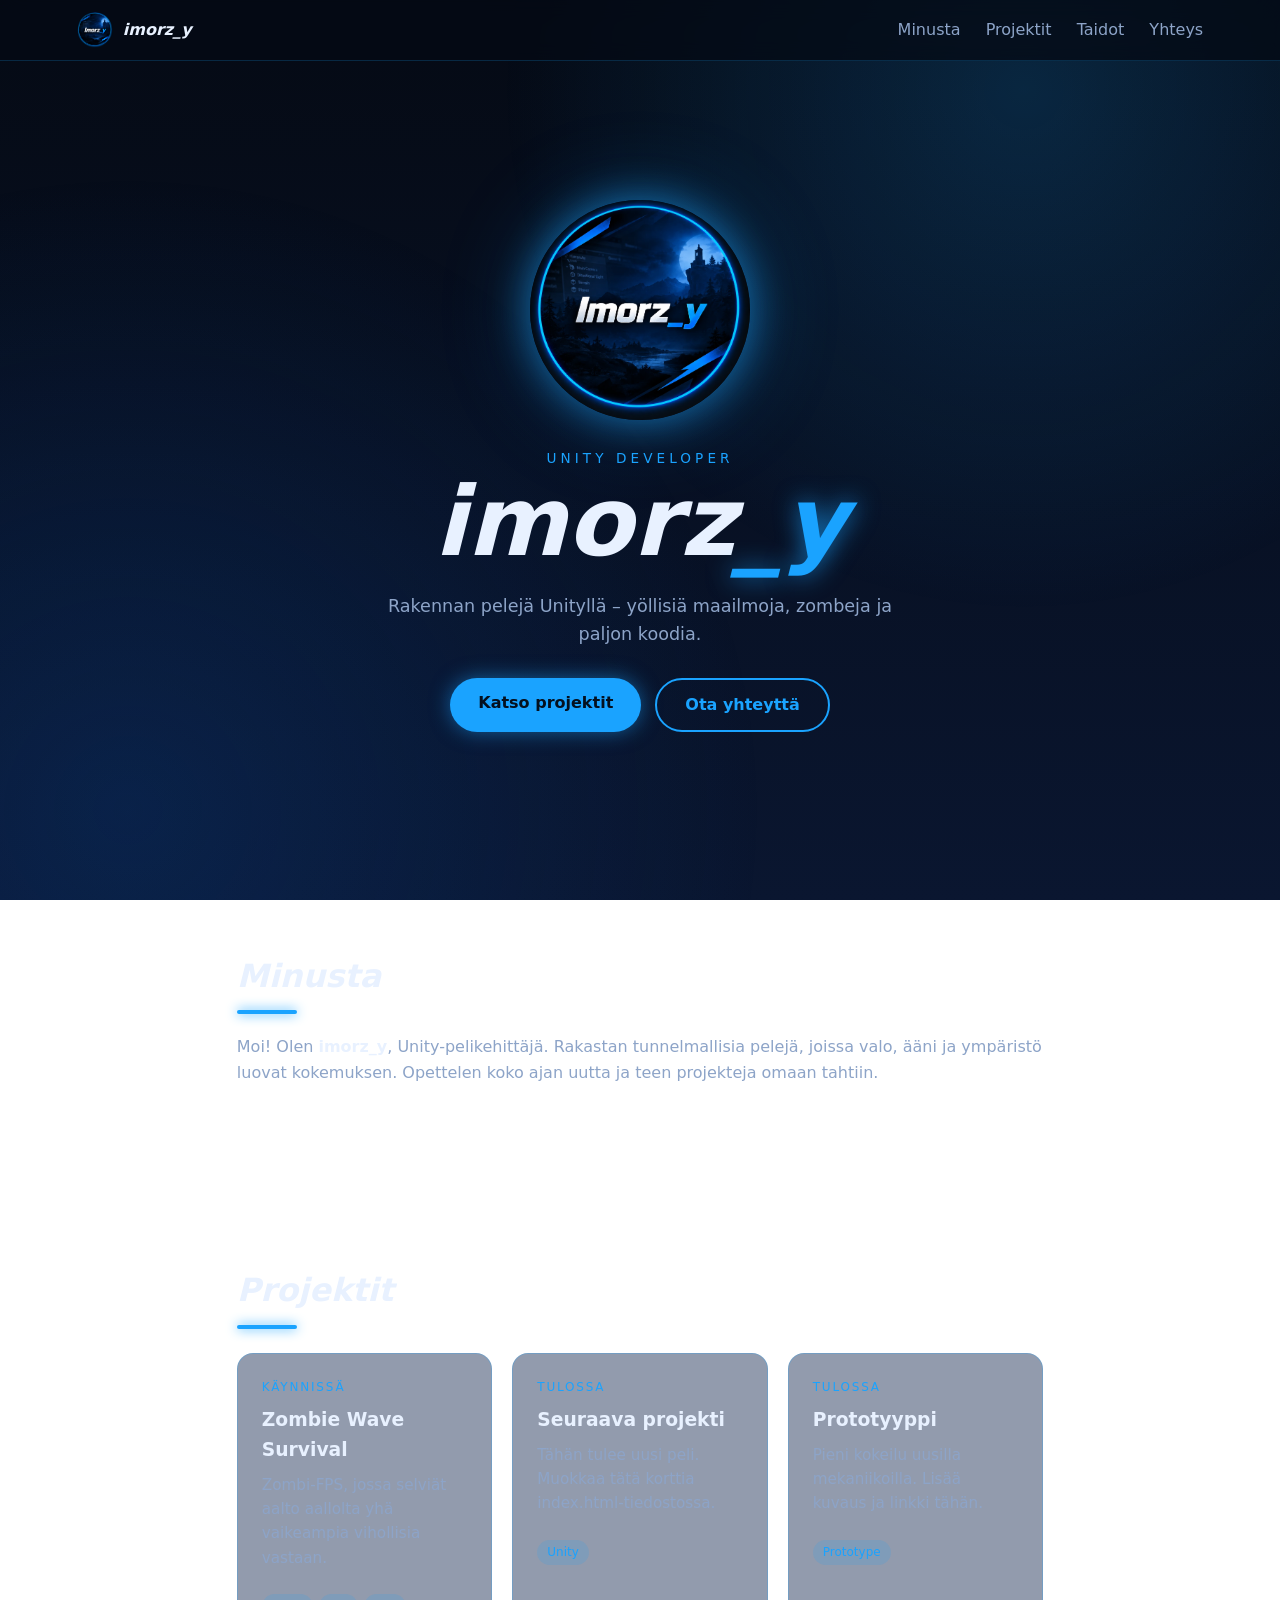
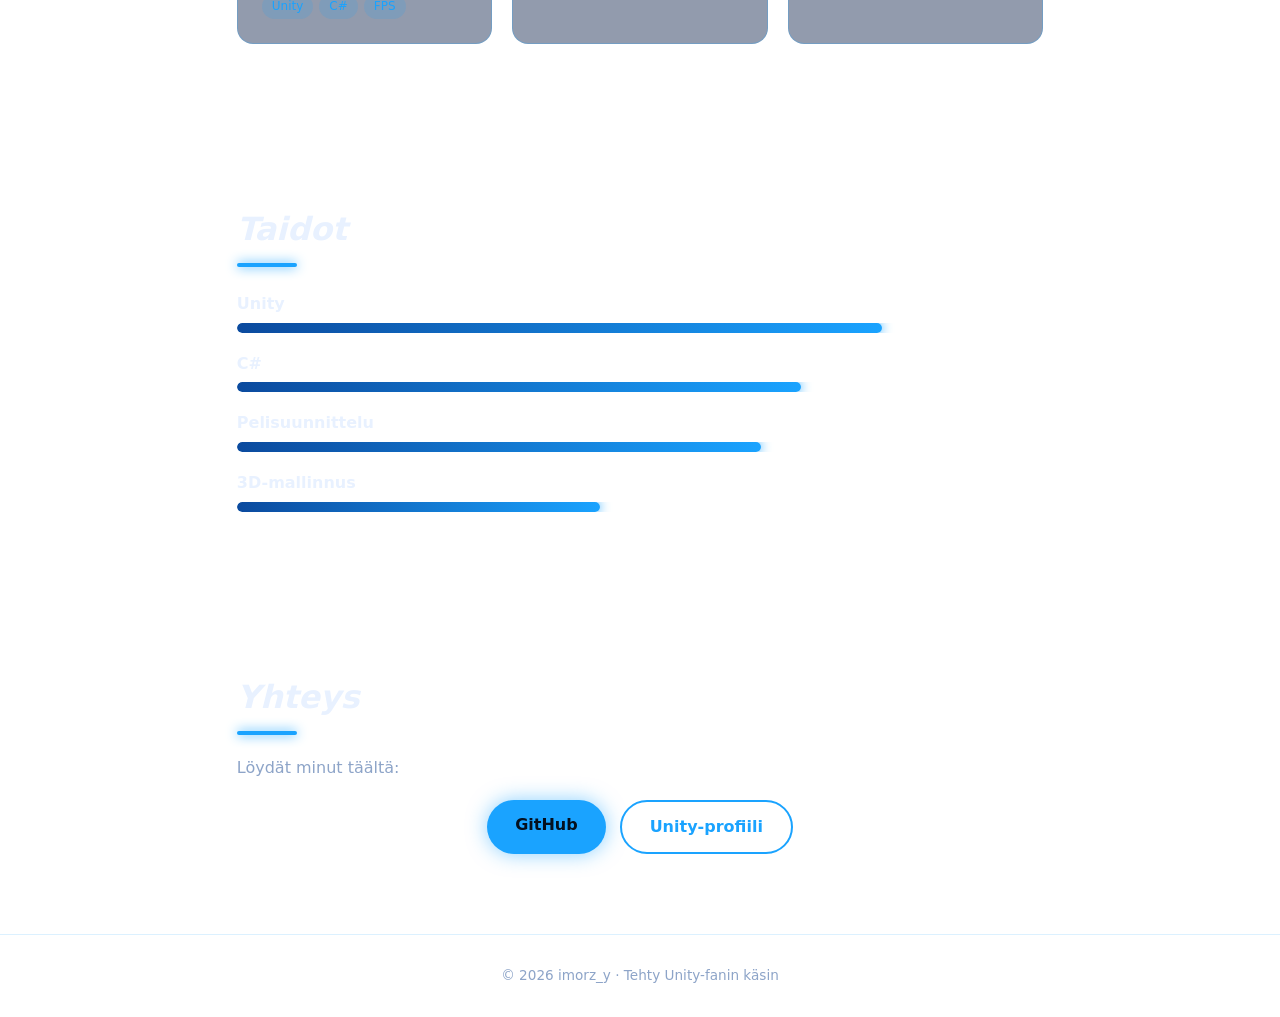
==== index.html @ a615611a "Add imorz_y portfolio website Co-Authored-By: Claude Sonnet 5.5 <noreply@anthropic.com>" ====
<!DOCTYPE html>
<html lang="fi">
<head>
  <meta charset="UTF-8">
  <meta name="viewport" content="width=device-width, initial-scale=1.0">
  <title>imorz_y – Unity-kehittäjä</title>
  <meta name="description" content="imorz_y:n Unity-profiili ja pelikehitysprojektit.">
  <link rel="icon" href="assets/logo.webp">
  <link rel="stylesheet" href="style.css">
</head>
<body>
  <div class="bg-glow"></div>

  <header class="nav">
    <a href="#top" class="nav-logo"><img src="assets/logo.webp" alt="imorz_y logo"><span>imorz_y</span></a>
    <nav>
      <a href="#about">Minusta</a>
      <a href="#projects">Projektit</a>
      <a href="#skills">Taidot</a>
      <a href="#contact">Yhteys</a>
    </nav>
  </header>

  <main id="top">
    <section class="hero">
      <img class="hero-logo" src="assets/logo.webp" alt="imorz_y profiilikuva">
      <p class="eyebrow">Unity Developer</p>
      <h1>imorz<span class="accent">_y</span></h1>
      <p class="tagline">Rakennan pelejä Unityllä – yöllisiä maailmoja, zombeja ja paljon koodia.</p>
      <div class="buttons">
        <a class="btn primary" href="#projects">Katso projektit</a>
        <a class="btn ghost" href="#contact">Ota yhteyttä</a>
      </div>
    </section>

    <section id="about" class="section">
      <h2>Minusta</h2>
      <p>Moi! Olen <strong>imorz_y</strong>, Unity-pelikehittäjä. Rakastan tunnelmallisia pelejä, joissa valo, ääni ja ympäristö luovat kokemuksen. Opettelen koko ajan uutta ja teen projekteja omaan tahtiin.</p>
    </section>

    <section id="projects" class="section">
      <h2>Projektit</h2>
      <div class="grid">
        <article class="card">
          <div class="card-tag">Käynnissä</div>
          <h3>Zombie Wave Survival</h3>
          <p>Zombi-FPS, jossa selviät aalto aallolta yhä vaikeampia vihollisia vastaan.</p>
          <span class="chip">Unity</span><span class="chip">C#</span><span class="chip">FPS</span>
        </article>
        <article class="card">
          <div class="card-tag">Tulossa</div>
          <h3>Seuraava projekti</h3>
          <p>Tähän tulee uusi peli. Muokkaa tätä korttia index.html-tiedostossa.</p>
          <span class="chip">Unity</span>
        </article>
        <article class="card">
          <div class="card-tag">Tulossa</div>
          <h3>Prototyyppi</h3>
          <p>Pieni kokeilu uusilla mekaniikoilla. Lisää kuvaus ja linkki tähän.</p>
          <span class="chip">Prototype</span>
        </article>
      </div>
    </section>

    <section id="skills" class="section">
      <h2>Taidot</h2>
      <div class="skills">
        <div class="skill"><span>Unity</span><div class="bar"><i style="--w:80%"></i></div></div>
        <div class="skill"><span>C#</span><div class="bar"><i style="--w:70%"></i></div></div>
        <div class="skill"><span>Pelisuunnittelu</span><div class="bar"><i style="--w:65%"></i></div></div>
        <div class="skill"><span>3D-mallinnus</span><div class="bar"><i style="--w:45%"></i></div></div>
      </div>
    </section>

    <section id="contact" class="section">
      <h2>Yhteys</h2>
      <p>Löydät minut täältä:</p>
      <div class="buttons">
        <a class="btn primary" href="https://github.com/" target="_blank" rel="noopener">GitHub</a>
        <a class="btn ghost" href="https://discussions.unity.com/" target="_blank" rel="noopener">Unity-profiili</a>
      </div>
    </section>
  </main>

  <footer>
    <p>© 2026 imorz_y · Tehty Unity-fanin käsin</p>
  </footer>
</body>
</html>
---- style.css ----
:root {
  --bg: #050a14;
  --bg2: #0a1630;
  --blue: #1aa3ff;
  --blue-dark: #0b4a9e;
  --text: #e8f1ff;
  --muted: #8da4c8;
  --card: rgba(15, 35, 75, 0.45);
}

* { box-sizing: border-box; margin: 0; padding: 0; }
html { scroll-behavior: smooth; }

body {
  font-family: "Segoe UI", system-ui, -apple-system, sans-serif;
  background: linear-gradient(180deg, var(--bg) 0%, var(--bg2) 100%) fixed;
  color: var(--text);
  line-height: 1.6;
}

.bg-glow {
  position: fixed; inset: 0; z-index: -1; pointer-events: none;
  background:
    radial-gradient(circle at 80% 10%, rgba(26, 163, 255, 0.18), transparent 40%),
    radial-gradient(circle at 10% 90%, rgba(11, 74, 158, 0.25), transparent 45%);
}

/* Nav */
.nav {
  position: sticky; top: 0; z-index: 10;
  display: flex; justify-content: space-between; align-items: center;
  padding: 12px 6vw;
  background: rgba(5, 10, 20, 0.75);
  backdrop-filter: blur(10px);
  border-bottom: 1px solid rgba(26, 163, 255, 0.2);
}
.nav-logo { display: flex; align-items: center; gap: 10px; color: var(--text); text-decoration: none; font-weight: 700; font-style: italic; }
.nav-logo img { width: 36px; height: 36px; border-radius: 50%; }
.nav nav a { color: var(--muted); text-decoration: none; margin-left: 20px; transition: color .2s; }
.nav nav a:hover { color: var(--blue); }

/* Hero */
.hero { min-height: 90vh; display: flex; flex-direction: column; align-items: center; justify-content: center; text-align: center; padding: 60px 6vw; }
.hero-logo {
  width: 220px; height: 220px; border-radius: 50%;
  box-shadow: 0 0 40px rgba(26, 163, 255, 0.6), 0 0 90px rgba(26, 163, 255, 0.25);
  animation: float 5s ease-in-out infinite;
}
@keyframes float { 50% { transform: translateY(-12px); } }
.eyebrow { margin-top: 28px; color: var(--blue); letter-spacing: .3em; text-transform: uppercase; font-size: .85rem; }
h1 { font-size: clamp(3rem, 10vw, 6rem); font-style: italic; font-weight: 800; line-height: 1.1; }
.accent { color: var(--blue); text-shadow: 0 0 25px rgba(26, 163, 255, 0.7); }
.tagline { max-width: 520px; color: var(--muted); margin: 16px 0 30px; font-size: 1.1rem; }

/* Buttons */
.buttons { display: flex; gap: 14px; flex-wrap: wrap; justify-content: center; }
.btn {
  padding: 12px 28px; border-radius: 999px; text-decoration: none; font-weight: 600;
  transition: transform .2s, box-shadow .2s, background .2s;
}
.btn:hover { transform: translateY(-3px); }
.btn.primary { background: var(--blue); color: #04101f; box-shadow: 0 0 20px rgba(26, 163, 255, 0.5); }
.btn.primary:hover { box-shadow: 0 0 32px rgba(26, 163, 255, 0.8); }
.btn.ghost { border: 2px solid var(--blue); color: var(--blue); }
.btn.ghost:hover { background: rgba(26, 163, 255, 0.12); }

/* Sections */
.section { max-width: 960px; margin: 0 auto; padding: 80px 6vw; }
.section h2 { font-size: 2rem; margin-bottom: 20px; font-style: italic; }
.section h2::after { content: ""; display: block; width: 60px; height: 4px; margin-top: 8px; background: var(--blue); border-radius: 2px; box-shadow: 0 0 12px var(--blue); }
.section p { color: var(--muted); margin-bottom: 20px; }
.section strong { color: var(--text); }

/* Cards */
.grid { display: grid; grid-template-columns: repeat(auto-fit, minmax(250px, 1fr)); gap: 20px; margin-top: 24px; }
.card {
  background: var(--card); border: 1px solid rgba(26, 163, 255, 0.25); border-radius: 16px; padding: 24px;
  transition: transform .25s, border-color .25s, box-shadow .25s;
}
.card:hover { transform: translateY(-6px); border-color: var(--blue); box-shadow: 0 10px 30px rgba(26, 163, 255, 0.2); }
.card-tag { font-size: .75rem; color: var(--blue); text-transform: uppercase; letter-spacing: .15em; margin-bottom: 8px; }
.card h3 { margin-bottom: 8px; }
.card p { font-size: .95rem; }
.chip { display: inline-block; font-size: .75rem; padding: 3px 10px; margin: 4px 6px 0 0; border-radius: 999px; background: rgba(26, 163, 255, 0.15); color: var(--blue); }

/* Skills */
.skills { display: grid; gap: 18px; margin-top: 24px; }
.skill span { display: block; margin-bottom: 6px; font-weight: 600; }
.bar { height: 10px; background: rgba(255, 255, 255, 0.08); border-radius: 999px; overflow: hidden; }
.bar i { display: block; height: 100%; width: var(--w); background: linear-gradient(90deg, var(--blue-dark), var(--blue)); box-shadow: 0 0 12px var(--blue); border-radius: 999px; }

/* Footer */
footer { text-align: center; padding: 30px; color: var(--muted); font-size: .85rem; border-top: 1px solid rgba(26, 163, 255, 0.15); }

@media (max-width: 600px) {
  .nav nav a { margin-left: 12px; font-size: .9rem; }
  .hero-logo { width: 160px; height: 160px; }
}
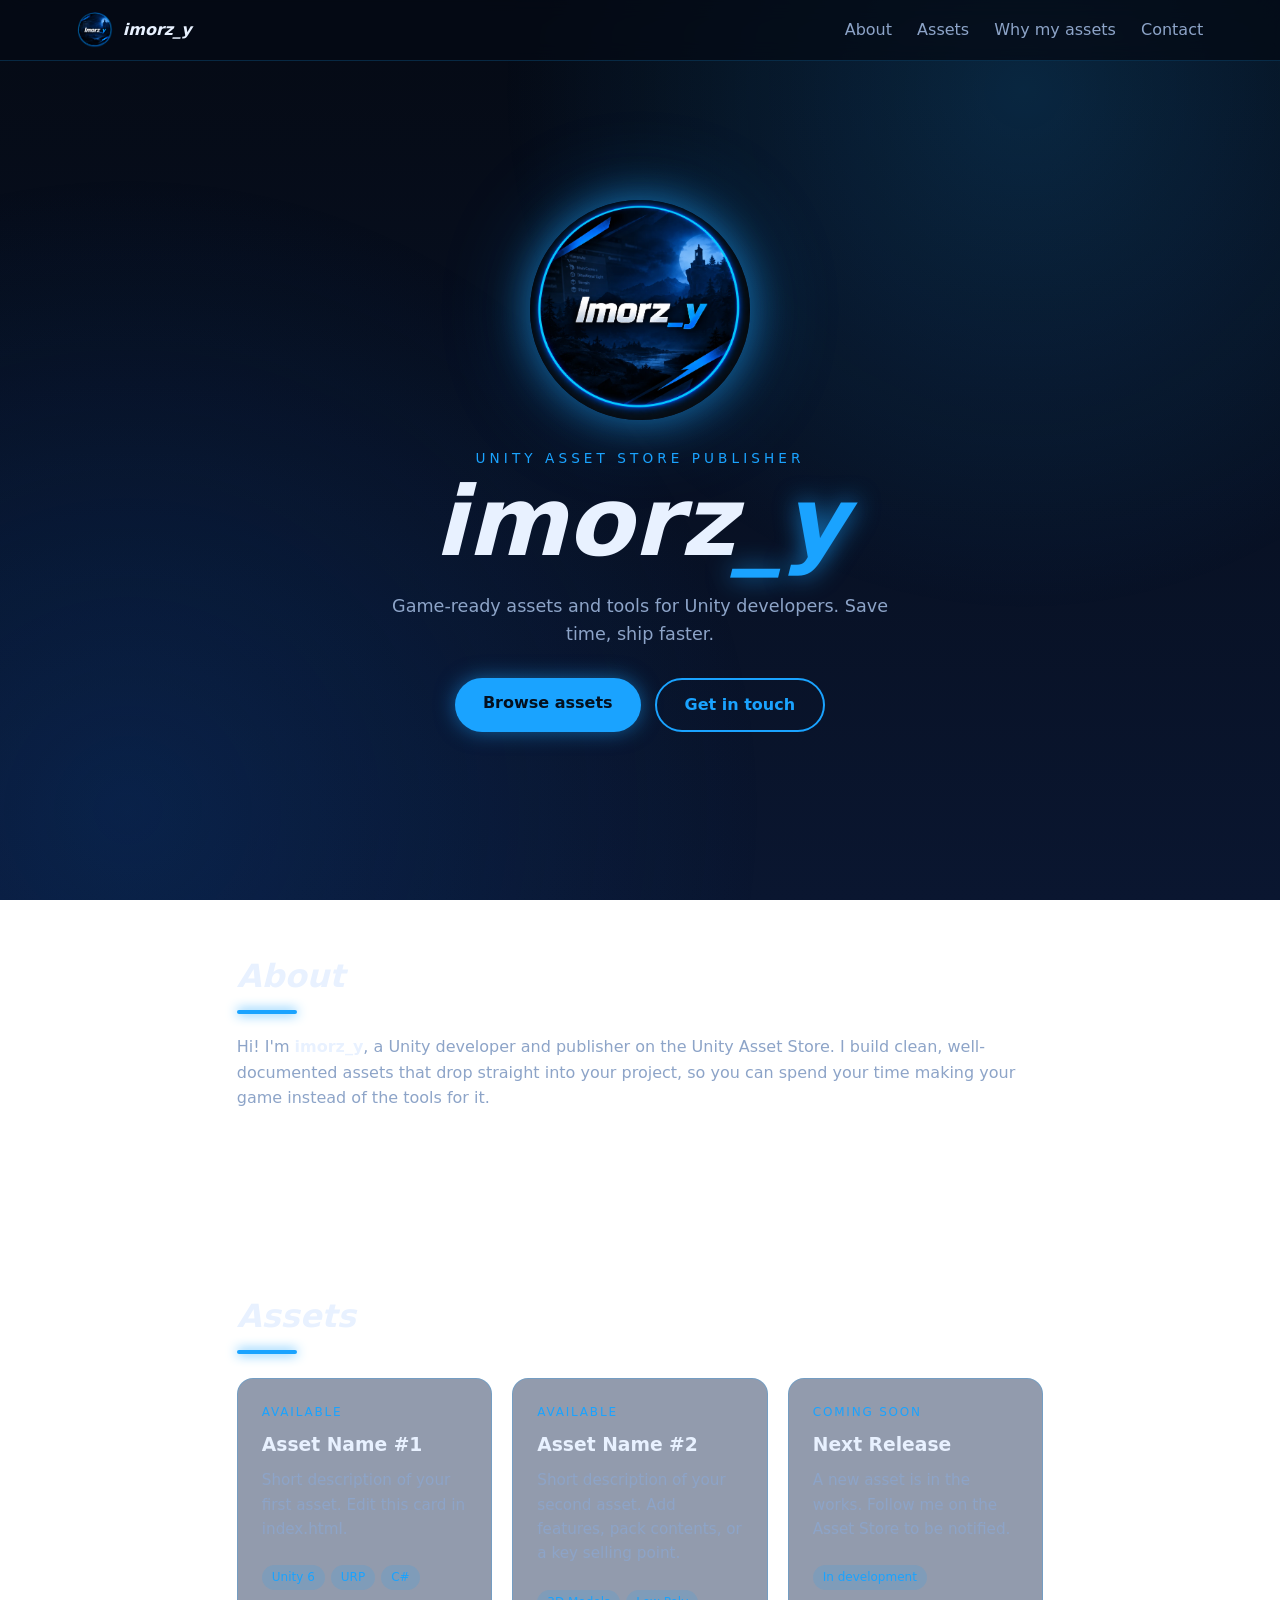
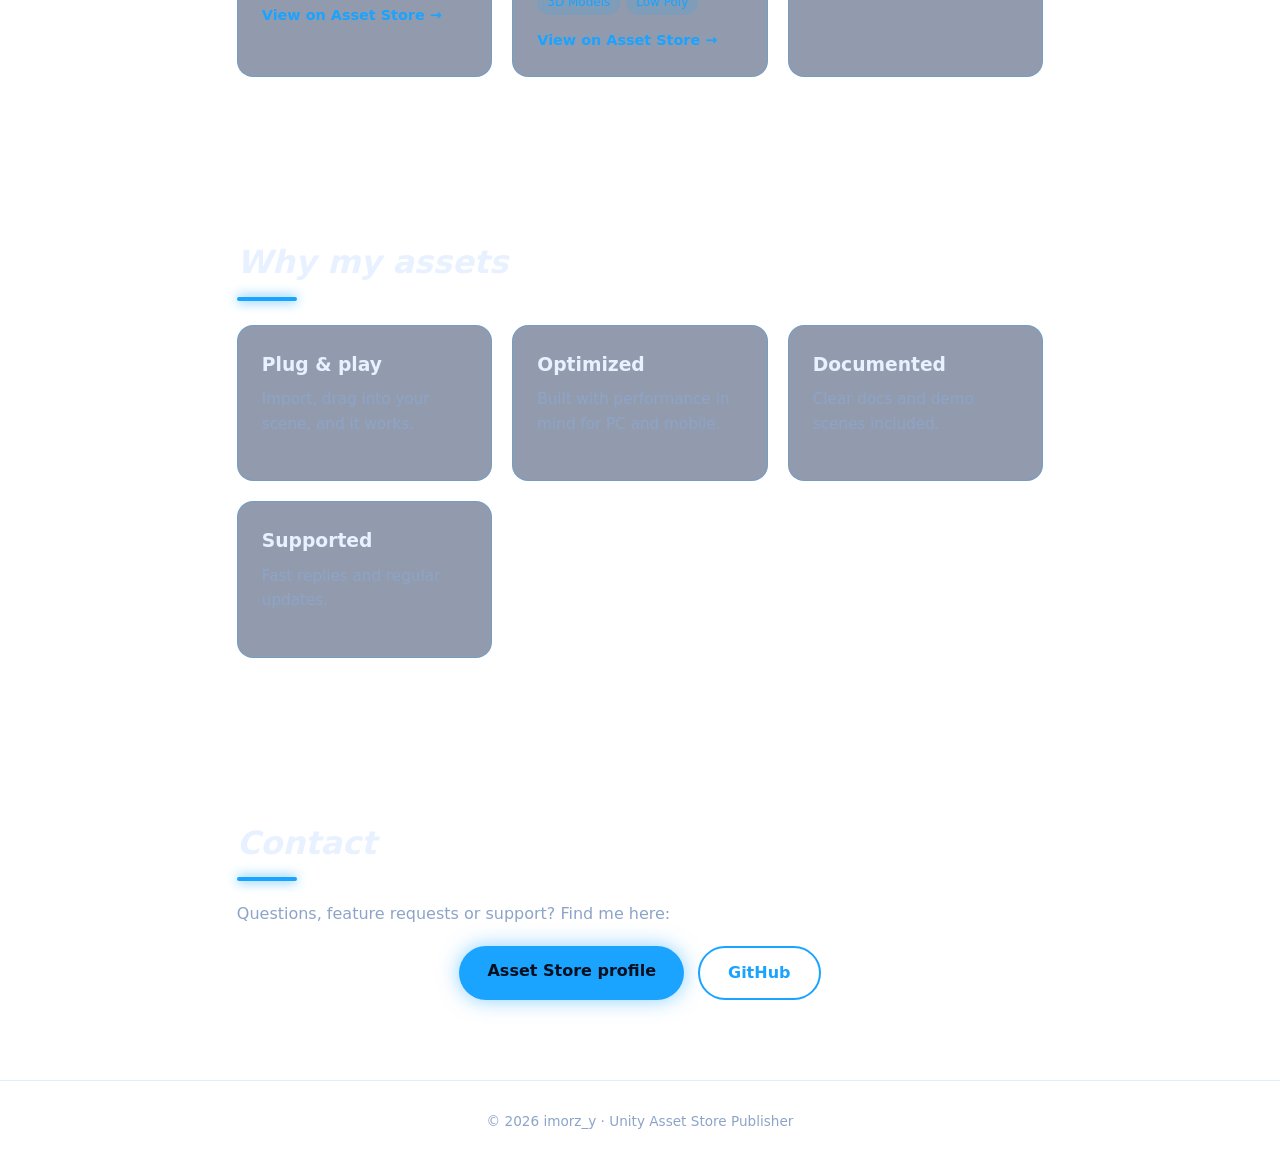
==== commit 31a63eb7: "Translate site to English, focus on Unity Asset Store Co-Authored-By: Claude Sonnet 5.5 <noreply@ant" ====
--- a/index.html
+++ b/index.html
@@ -1,10 +1,10 @@
 <!DOCTYPE html>
-<html lang="fi">
+<html lang="en">
 <head>
   <meta charset="UTF-8">
   <meta name="viewport" content="width=device-width, initial-scale=1.0">
-  <title>imorz_y – Unity-kehittäjä</title>
-  <meta name="description" content="imorz_y:n Unity-profiili ja pelikehitysprojektit.">
+  <title>imorz_y – Unity Asset Store Publisher</title>
+  <meta name="description" content="imorz_y creates high-quality assets for the Unity Asset Store.">
   <link rel="icon" href="assets/logo.webp">
   <link rel="stylesheet" href="style.css">
 </head>
@@ -14,76 +14,78 @@
   <header class="nav">
     <a href="#top" class="nav-logo"><img src="assets/logo.webp" alt="imorz_y logo"><span>imorz_y</span></a>
     <nav>
-      <a href="#about">Minusta</a>
-      <a href="#projects">Projektit</a>
-      <a href="#skills">Taidot</a>
-      <a href="#contact">Yhteys</a>
+      <a href="#about">About</a>
+      <a href="#assets">Assets</a>
+      <a href="#features">Why my assets</a>
+      <a href="#contact">Contact</a>
     </nav>
   </header>
 
   <main id="top">
     <section class="hero">
-      <img class="hero-logo" src="assets/logo.webp" alt="imorz_y profiilikuva">
-      <p class="eyebrow">Unity Developer</p>
+      <img class="hero-logo" src="assets/logo.webp" alt="imorz_y profile picture">
+      <p class="eyebrow">Unity Asset Store Publisher</p>
       <h1>imorz<span class="accent">_y</span></h1>
-      <p class="tagline">Rakennan pelejä Unityllä – yöllisiä maailmoja, zombeja ja paljon koodia.</p>
+      <p class="tagline">Game-ready assets and tools for Unity developers. Save time, ship faster.</p>
       <div class="buttons">
-        <a class="btn primary" href="#projects">Katso projektit</a>
-        <a class="btn ghost" href="#contact">Ota yhteyttä</a>
+        <a class="btn primary" href="#assets">Browse assets</a>
+        <a class="btn ghost" href="#contact">Get in touch</a>
       </div>
     </section>
 
     <section id="about" class="section">
-      <h2>Minusta</h2>
-      <p>Moi! Olen <strong>imorz_y</strong>, Unity-pelikehittäjä. Rakastan tunnelmallisia pelejä, joissa valo, ääni ja ympäristö luovat kokemuksen. Opettelen koko ajan uutta ja teen projekteja omaan tahtiin.</p>
+      <h2>About</h2>
+      <p>Hi! I'm <strong>imorz_y</strong>, a Unity developer and publisher on the Unity Asset Store. I build clean, well-documented assets that drop straight into your project, so you can spend your time making your game instead of the tools for it.</p>
     </section>
 
-    <section id="projects" class="section">
-      <h2>Projektit</h2>
+    <section id="assets" class="section">
+      <h2>Assets</h2>
       <div class="grid">
         <article class="card">
-          <div class="card-tag">Käynnissä</div>
-          <h3>Zombie Wave Survival</h3>
-          <p>Zombi-FPS, jossa selviät aalto aallolta yhä vaikeampia vihollisia vastaan.</p>
-          <span class="chip">Unity</span><span class="chip">C#</span><span class="chip">FPS</span>
+          <div class="card-tag">Available</div>
+          <h3>Asset Name #1</h3>
+          <p>Short description of your first asset. Edit this card in index.html.</p>
+          <span class="chip">Unity 6</span><span class="chip">URP</span><span class="chip">C#</span>
+          <a class="card-link" href="https://assetstore.unity.com/" target="_blank" rel="noopener">View on Asset Store →</a>
         </article>
         <article class="card">
-          <div class="card-tag">Tulossa</div>
-          <h3>Seuraava projekti</h3>
-          <p>Tähän tulee uusi peli. Muokkaa tätä korttia index.html-tiedostossa.</p>
-          <span class="chip">Unity</span>
+          <div class="card-tag">Available</div>
+          <h3>Asset Name #2</h3>
+          <p>Short description of your second asset. Add features, pack contents, or a key selling point.</p>
+          <span class="chip">3D Models</span><span class="chip">Low Poly</span>
+          <a class="card-link" href="https://assetstore.unity.com/" target="_blank" rel="noopener">View on Asset Store →</a>
         </article>
         <article class="card">
-          <div class="card-tag">Tulossa</div>
-          <h3>Prototyyppi</h3>
-          <p>Pieni kokeilu uusilla mekaniikoilla. Lisää kuvaus ja linkki tähän.</p>
-          <span class="chip">Prototype</span>
+          <div class="card-tag">Coming soon</div>
+          <h3>Next Release</h3>
+          <p>A new asset is in the works. Follow me on the Asset Store to be notified.</p>
+          <span class="chip">In development</span>
         </article>
       </div>
     </section>
 
-    <section id="skills" class="section">
-      <h2>Taidot</h2>
-      <div class="skills">
-        <div class="skill"><span>Unity</span><div class="bar"><i style="--w:80%"></i></div></div>
-        <div class="skill"><span>C#</span><div class="bar"><i style="--w:70%"></i></div></div>
-        <div class="skill"><span>Pelisuunnittelu</span><div class="bar"><i style="--w:65%"></i></div></div>
-        <div class="skill"><span>3D-mallinnus</span><div class="bar"><i style="--w:45%"></i></div></div>
+    <section id="features" class="section">
+      <h2>Why my assets</h2>
+      <div class="grid">
+        <div class="card"><h3>Plug &amp; play</h3><p>Import, drag into your scene, and it works.</p></div>
+        <div class="card"><h3>Optimized</h3><p>Built with performance in mind for PC and mobile.</p></div>
+        <div class="card"><h3>Documented</h3><p>Clear docs and demo scenes included.</p></div>
+        <div class="card"><h3>Supported</h3><p>Fast replies and regular updates.</p></div>
       </div>
     </section>
 
     <section id="contact" class="section">
-      <h2>Yhteys</h2>
-      <p>Löydät minut täältä:</p>
+      <h2>Contact</h2>
+      <p>Questions, feature requests or support? Find me here:</p>
       <div class="buttons">
-        <a class="btn primary" href="https://github.com/" target="_blank" rel="noopener">GitHub</a>
-        <a class="btn ghost" href="https://discussions.unity.com/" target="_blank" rel="noopener">Unity-profiili</a>
+        <a class="btn primary" href="https://assetstore.unity.com/" target="_blank" rel="noopener">Asset Store profile</a>
+        <a class="btn ghost" href="https://github.com/noanunikki" target="_blank" rel="noopener">GitHub</a>
       </div>
     </section>
   </main>
 
   <footer>
-    <p>© 2026 imorz_y · Tehty Unity-fanin käsin</p>
+    <p>© 2026 imorz_y · Unity Asset Store Publisher</p>
   </footer>
 </body>
 </html>
--- a/style.css
+++ b/style.css
@@ -96,3 +96,6 @@
   .nav nav a { margin-left: 12px; font-size: .9rem; }
   .hero-logo { width: 160px; height: 160px; }
 }
+
+.card-link { display: inline-block; margin-top: 14px; color: var(--blue); text-decoration: none; font-weight: 600; font-size: .9rem; }
+.card-link:hover { text-shadow: 0 0 10px var(--blue); }
